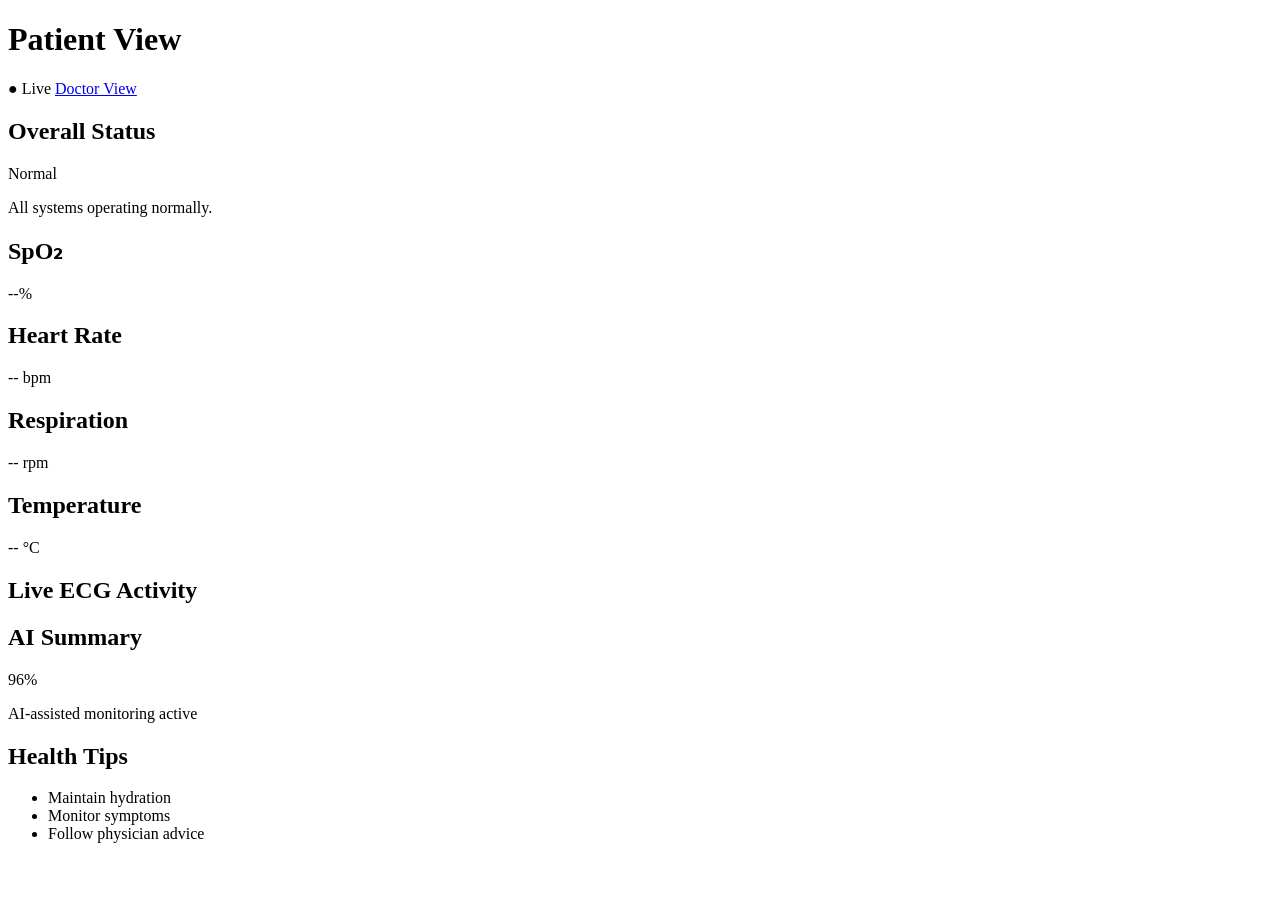
==== rpi/templates/patient_v2.html @ 4fb8e264 "Add patient_v2.html" ====
<!DOCTYPE html>
<html>
<head>
    <title>Patient Dashboard V2</title>
    <link rel="stylesheet" href="/static/style_v2.css">
    <script src="https://cdn.plot.ly/plotly-2.35.2.min.js"></script>
</head>
<body class="light">

<header class="topbar">
    <h1>Patient View</h1>
    <span class="live">● Live</span>
    <a href="/doctor_v2">Doctor View</a>
</header>

<main class="patient-grid">

    <section class="card status-card">
        <h2>Overall Status</h2>
        <div id="patientStatus" class="status normal">Normal</div>
        <p id="patientAlert">All systems operating normally.</p>
    </section>

    <section class="card metric">
        <h2>SpO₂</h2>
        <div><span id="spo2">--</span>%</div>
    </section>

    <section class="card metric">
        <h2>Heart Rate</h2>
        <div><span id="hr">--</span> bpm</div>
    </section>

    <section class="card metric">
        <h2>Respiration</h2>
        <div><span id="resp">--</span> rpm</div>
    </section>

    <section class="card metric">
        <h2>Temperature</h2>
        <div><span id="temp">--</span> °C</div>
    </section>

    <section class="card wide">
        <h2>Live ECG Activity</h2>
        <div id="patientEcg"></div>
    </section>

    <section class="card">
        <h2>AI Summary</h2>
        <p id="confidence">96%</p>
        <p>AI-assisted monitoring active</p>
    </section>

    <section class="card">
        <h2>Health Tips</h2>
        <ul>
            <li>Maintain hydration</li>
            <li>Monitor symptoms</li>
            <li>Follow physician advice</li>
        </ul>
    </section>

</main>

<script src="/static/app_v2.js"></script>

</body>
</html>
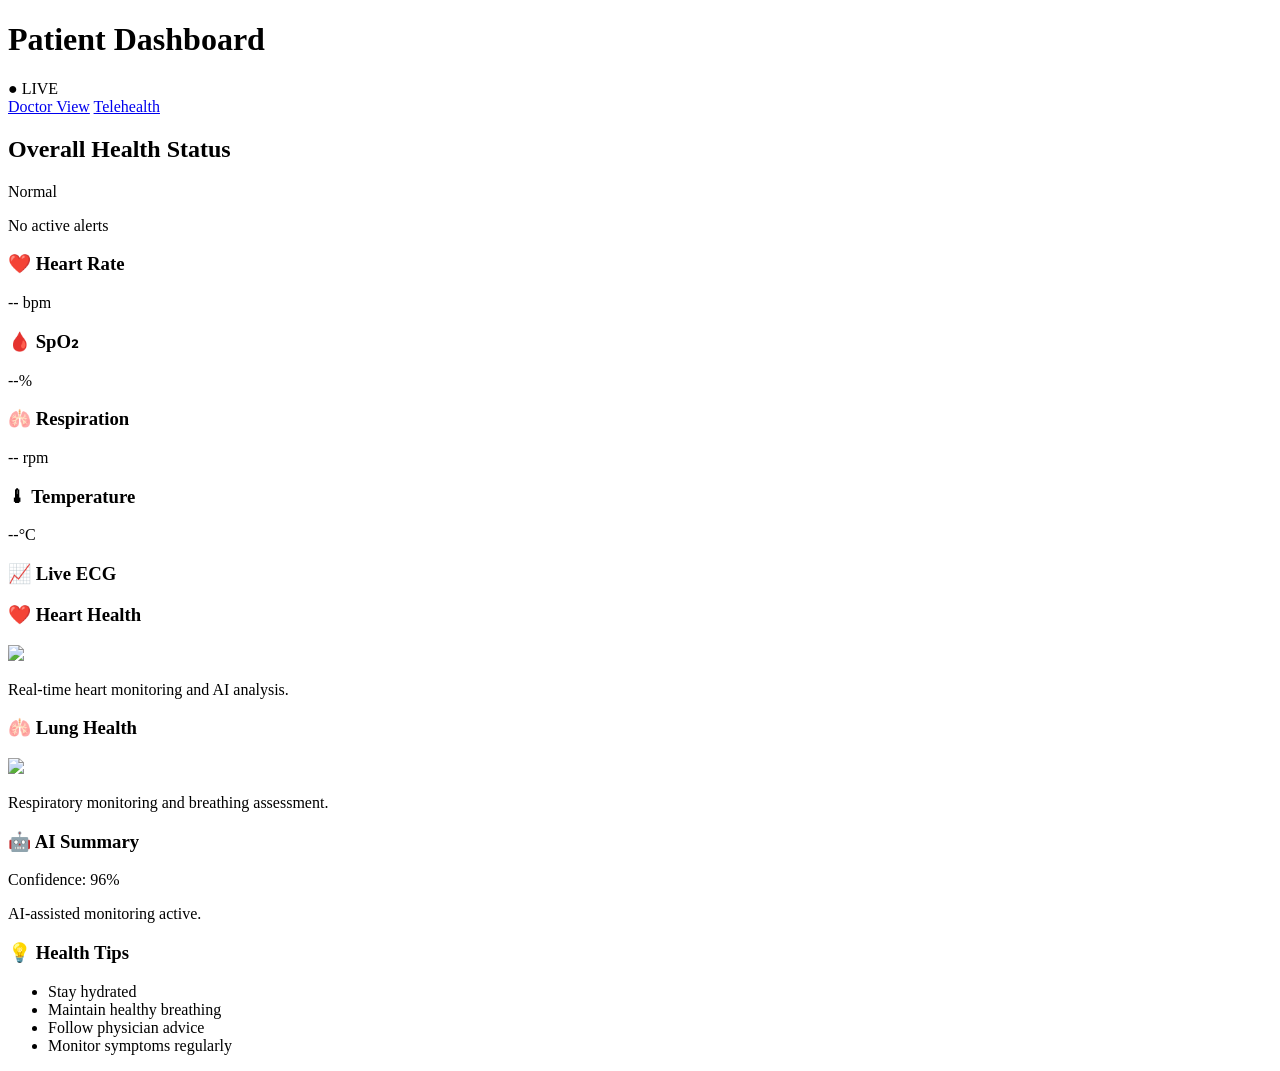
==== commit 623f8cb8: "Add patient_v2.html" ====
--- a/rpi/templates/patient_v2.html
+++ b/rpi/templates/patient_v2.html
@@ -1,64 +1,138 @@
 <!DOCTYPE html>
 <html>
 <head>
-    <title>Patient Dashboard V2</title>
+    <title>Patient View</title>
     <link rel="stylesheet" href="/static/style_v2.css">
     <script src="https://cdn.plot.ly/plotly-2.35.2.min.js"></script>
 </head>
+
 <body class="light">
 
-<header class="topbar">
-    <h1>Patient View</h1>
-    <span class="live">● Live</span>
-    <a href="/doctor_v2">Doctor View</a>
+<header class="compact-header">
+
+    <h1>Patient Dashboard</h1>
+
+    <span class="live">● LIVE</span>
+
+    <div>
+        <a href="/doctor_v2">Doctor View</a>
+        <a href="/telehealth_v2">Telehealth</a>
+    </div>
+
 </header>
 
-<main class="patient-grid">
+<main class="compact-grid">
+
+    <!-- Status -->
 
     <section class="card status-card">
-        <h2>Overall Status</h2>
-        <div id="patientStatus" class="status normal">Normal</div>
-        <p id="patientAlert">All systems operating normally.</p>
+
+        <h2>Overall Health Status</h2>
+
+        <div id="patientStatus" class="status normal">
+            Normal
+        </div>
+
+        <p id="patientAlert">
+            No active alerts
+        </p>
+
+    </section>
+
+    <!-- Vital Cards -->
+
+    <section class="card metric">
+        <h3>❤️ Heart Rate</h3>
+        <div><span id="hr">--</span> bpm</div>
     </section>
 
     <section class="card metric">
-        <h2>SpO₂</h2>
+        <h3>🩸 SpO₂</h3>
         <div><span id="spo2">--</span>%</div>
     </section>
 
     <section class="card metric">
-        <h2>Heart Rate</h2>
-        <div><span id="hr">--</span> bpm</div>
-    </section>
-
-    <section class="card metric">
-        <h2>Respiration</h2>
+        <h3>🫁 Respiration</h3>
         <div><span id="resp">--</span> rpm</div>
     </section>
 
     <section class="card metric">
-        <h2>Temperature</h2>
-        <div><span id="temp">--</span> °C</div>
+        <h3>🌡 Temperature</h3>
+        <div><span id="temp">--</span>°C</div>
     </section>
 
-    <section class="card wide">
-        <h2>Live ECG Activity</h2>
+    <!-- ECG -->
+
+    <section class="card chart-card">
+
+        <h3>📈 Live ECG</h3>
+
         <div id="patientEcg"></div>
+
     </section>
 
+    <!-- Heart -->
+
     <section class="card">
-        <h2>AI Summary</h2>
-        <p id="confidence">96%</p>
-        <p>AI-assisted monitoring active</p>
+
+        <h3>❤️ Heart Health</h3>
+
+        <img
+            src="https://cdn-icons-png.flaticon.com/512/833/833472.png"
+            width="100">
+
+        <p>
+            Real-time heart monitoring and AI analysis.
+        </p>
+
     </section>
 
+    <!-- Lungs -->
+
     <section class="card">
-        <h2>Health Tips</h2>
+
+        <h3>🫁 Lung Health</h3>
+
+        <img
+            src="https://cdn-icons-png.flaticon.com/512/2966/2966486.png"
+            width="100">
+
+        <p>
+            Respiratory monitoring and breathing assessment.
+        </p>
+
+    </section>
+
+    <!-- AI Summary -->
+
+    <section class="card">
+
+        <h3>🤖 AI Summary</h3>
+
+        <p>
+            Confidence:
+            <span id="confidence">96%</span>
+        </p>
+
+        <p>
+            AI-assisted monitoring active.
+        </p>
+
+    </section>
+
+    <!-- Health Tips -->
+
+    <section class="card">
+
+        <h3>💡 Health Tips</h3>
+
         <ul>
-            <li>Maintain hydration</li>
-            <li>Monitor symptoms</li>
+            <li>Stay hydrated</li>
+            <li>Maintain healthy breathing</li>
             <li>Follow physician advice</li>
+            <li>Monitor symptoms regularly</li>
         </ul>
+
     </section>
 
 </main>
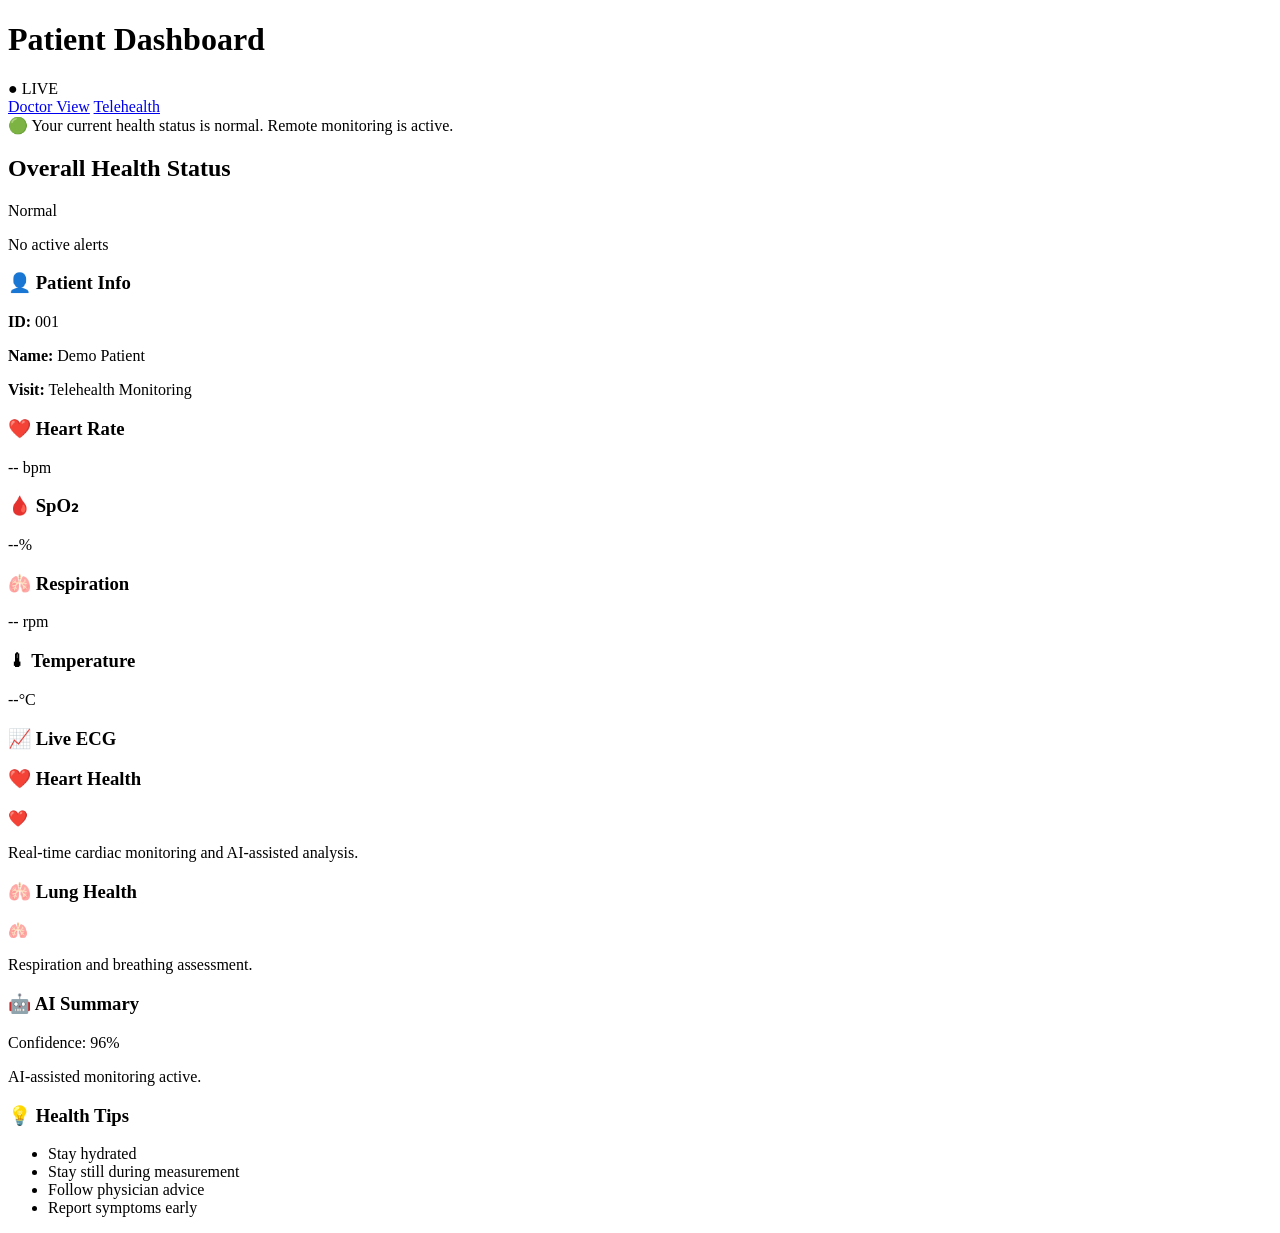
==== commit f4fb83ca: "Add patient_v2.html" ====
--- a/rpi/templates/patient_v2.html
+++ b/rpi/templates/patient_v2.html
@@ -9,37 +9,32 @@
 <body class="light">
 
 <header class="compact-header">
-
     <h1>Patient Dashboard</h1>
-
     <span class="live">● LIVE</span>
-
     <div>
         <a href="/doctor_v2">Doctor View</a>
         <a href="/telehealth_v2">Telehealth</a>
     </div>
+</header>
 
-</header>
+<div class="alert-banner normal-banner">
+    🟢 Your current health status is normal. Remote monitoring is active.
+</div>
 
 <main class="compact-grid">
 
-    <!-- Status -->
-
     <section class="card status-card">
-
         <h2>Overall Health Status</h2>
-
-        <div id="patientStatus" class="status normal">
-            Normal
-        </div>
-
-        <p id="patientAlert">
-            No active alerts
-        </p>
-
+        <div id="patientStatus" class="status normal">Normal</div>
+        <p id="patientAlert">No active alerts</p>
     </section>
 
-    <!-- Vital Cards -->
+    <section class="card patient-info">
+        <h3>👤 Patient Info</h3>
+        <p><b>ID:</b> 001</p>
+        <p><b>Name:</b> Demo Patient</p>
+        <p><b>Visit:</b> Telehealth Monitoring</p>
+    </section>
 
     <section class="card metric">
         <h3>❤️ Heart Rate</h3>
@@ -61,83 +56,44 @@
         <div><span id="temp">--</span>°C</div>
     </section>
 
-    <!-- ECG -->
-
     <section class="card chart-card">
-
         <h3>📈 Live ECG</h3>
-
         <div id="patientEcg"></div>
-
     </section>
 
-    <!-- Heart -->
+    <section class="card visual-card">
+        <h3>❤️ Heart Health</h3>
+        <div class="big-icon">❤️</div>
+        <p>Real-time cardiac monitoring and AI-assisted analysis.</p>
+    </section>
+
+    <section class="card visual-card">
+        <h3>🫁 Lung Health</h3>
+        <div class="big-icon">🫁</div>
+        <p>Respiration and breathing assessment.</p>
+    </section>
 
     <section class="card">
-
-        <h3>❤️ Heart Health</h3>
-
-        <img
-            src="https://cdn-icons-png.flaticon.com/512/833/833472.png"
-            width="100">
-
-        <p>
-            Real-time heart monitoring and AI analysis.
-        </p>
-
+        <h3>🤖 AI Summary</h3>
+        <p>Confidence: <span id="confidence">96%</span></p>
+        <div class="confidence-bar">
+            <div class="confidence-fill"></div>
+        </div>
+        <p>AI-assisted monitoring active.</p>
     </section>
 
-    <!-- Lungs -->
-
     <section class="card">
-
-        <h3>🫁 Lung Health</h3>
-
-        <img
-            src="https://cdn-icons-png.flaticon.com/512/2966/2966486.png"
-            width="100">
-
-        <p>
-            Respiratory monitoring and breathing assessment.
-        </p>
-
-    </section>
-
-    <!-- AI Summary -->
-
-    <section class="card">
-
-        <h3>🤖 AI Summary</h3>
-
-        <p>
-            Confidence:
-            <span id="confidence">96%</span>
-        </p>
-
-        <p>
-            AI-assisted monitoring active.
-        </p>
-
-    </section>
-
-    <!-- Health Tips -->
-
-    <section class="card">
-
         <h3>💡 Health Tips</h3>
-
         <ul>
             <li>Stay hydrated</li>
-            <li>Maintain healthy breathing</li>
+            <li>Stay still during measurement</li>
             <li>Follow physician advice</li>
-            <li>Monitor symptoms regularly</li>
+            <li>Report symptoms early</li>
         </ul>
-
     </section>
 
 </main>
 
 <script src="/static/app_v2.js"></script>
-
 </body>
 </html>
